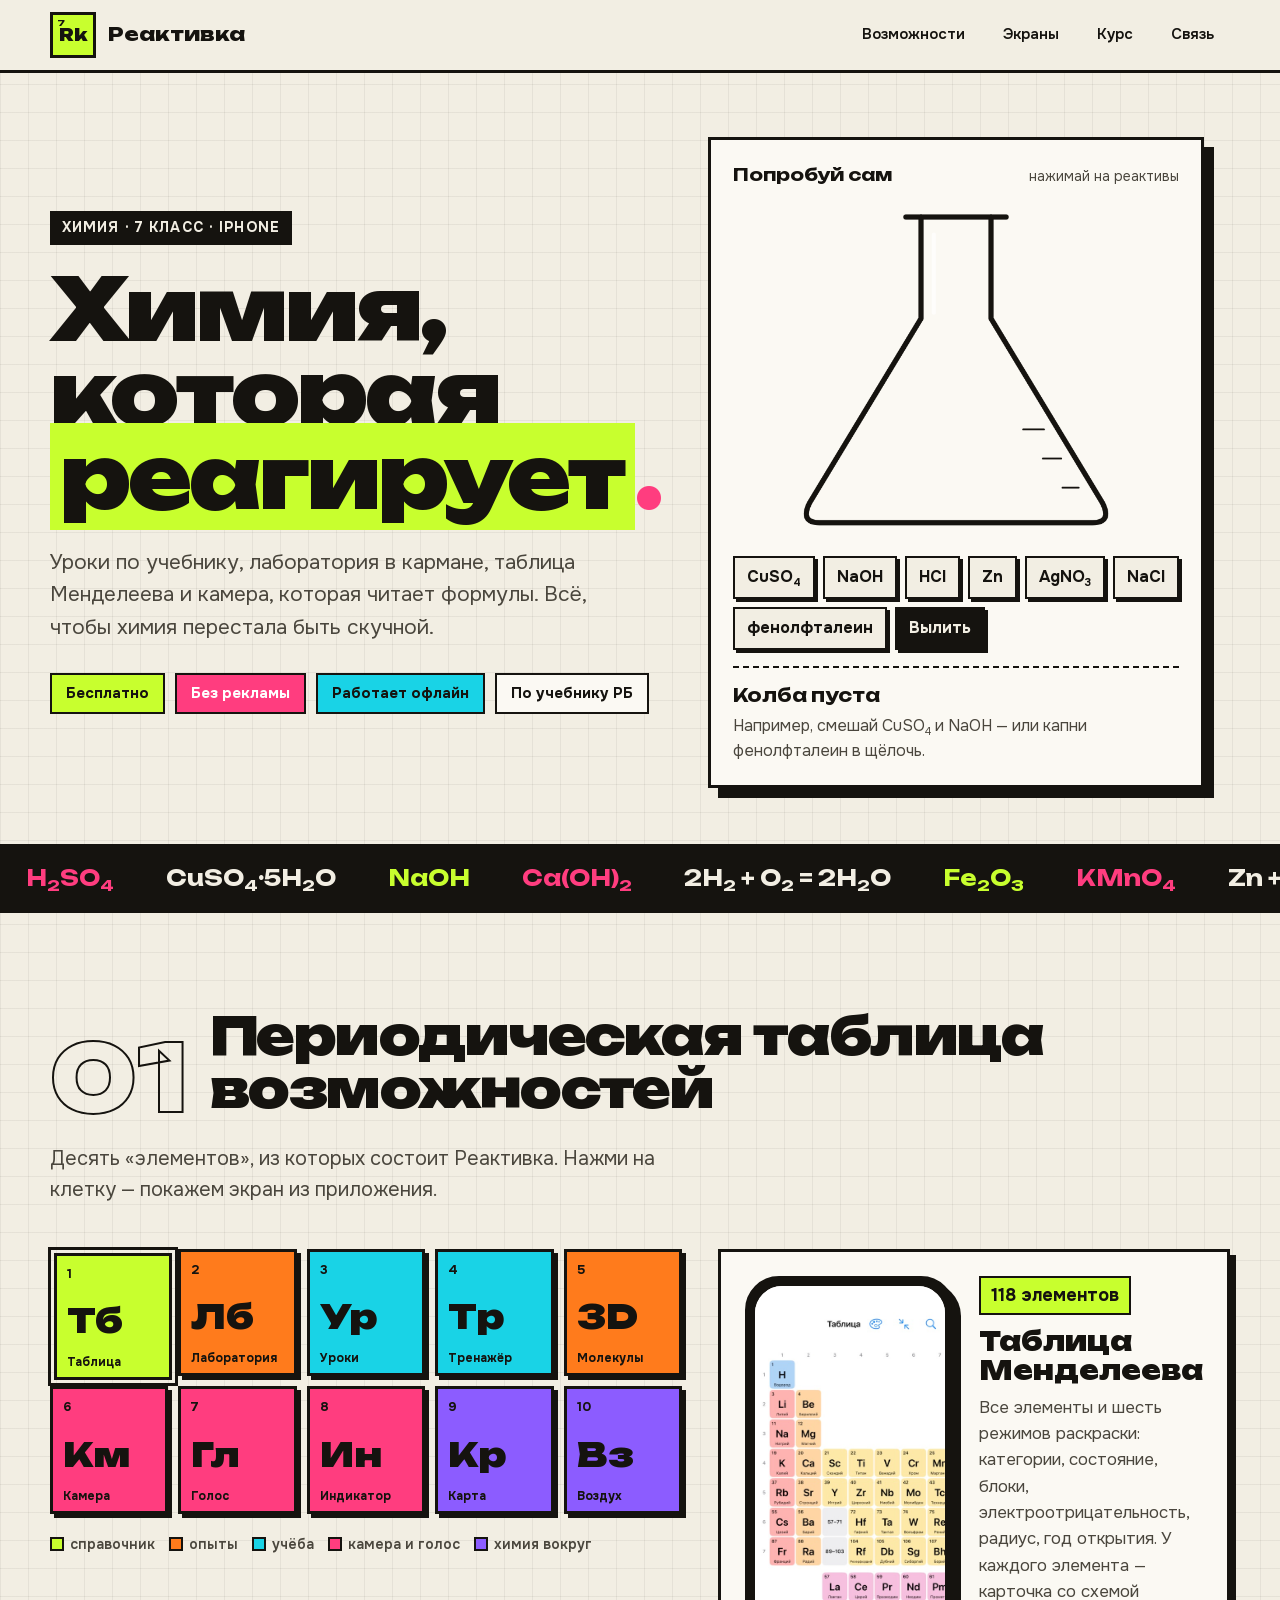
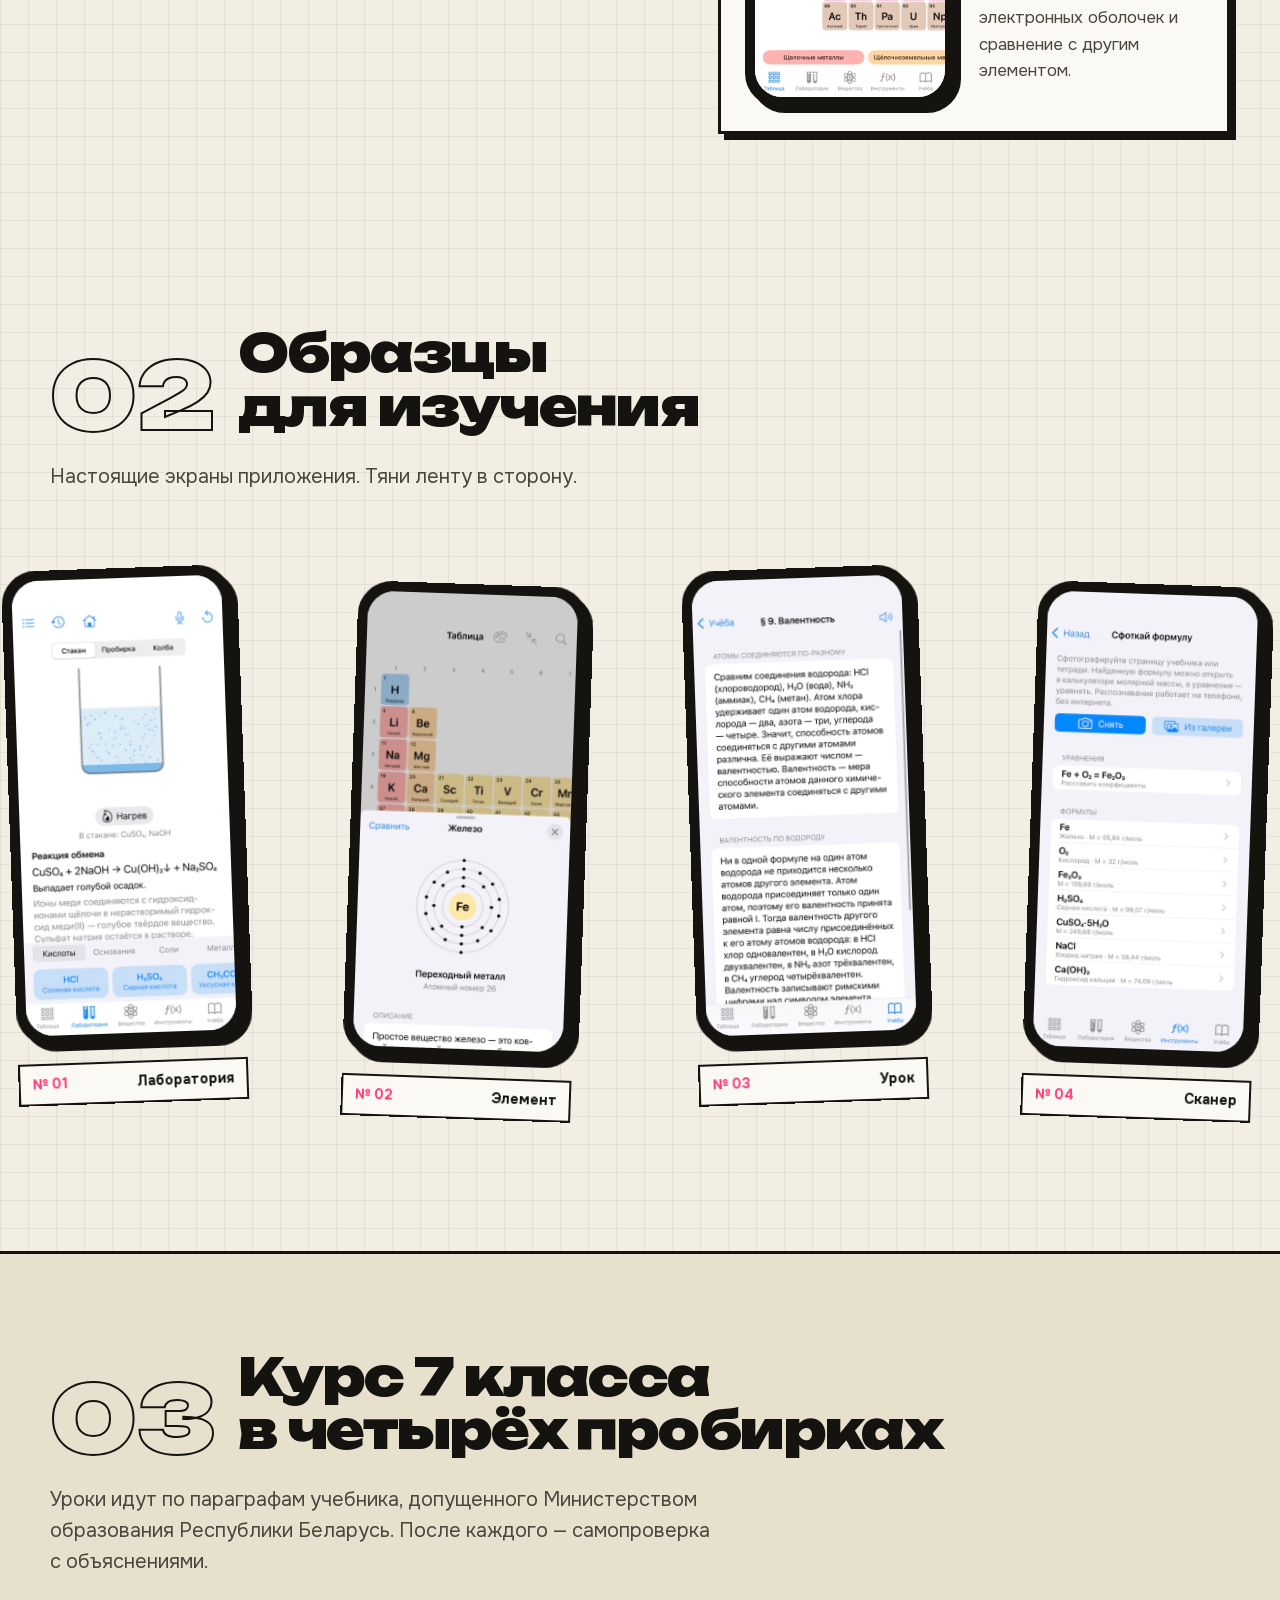
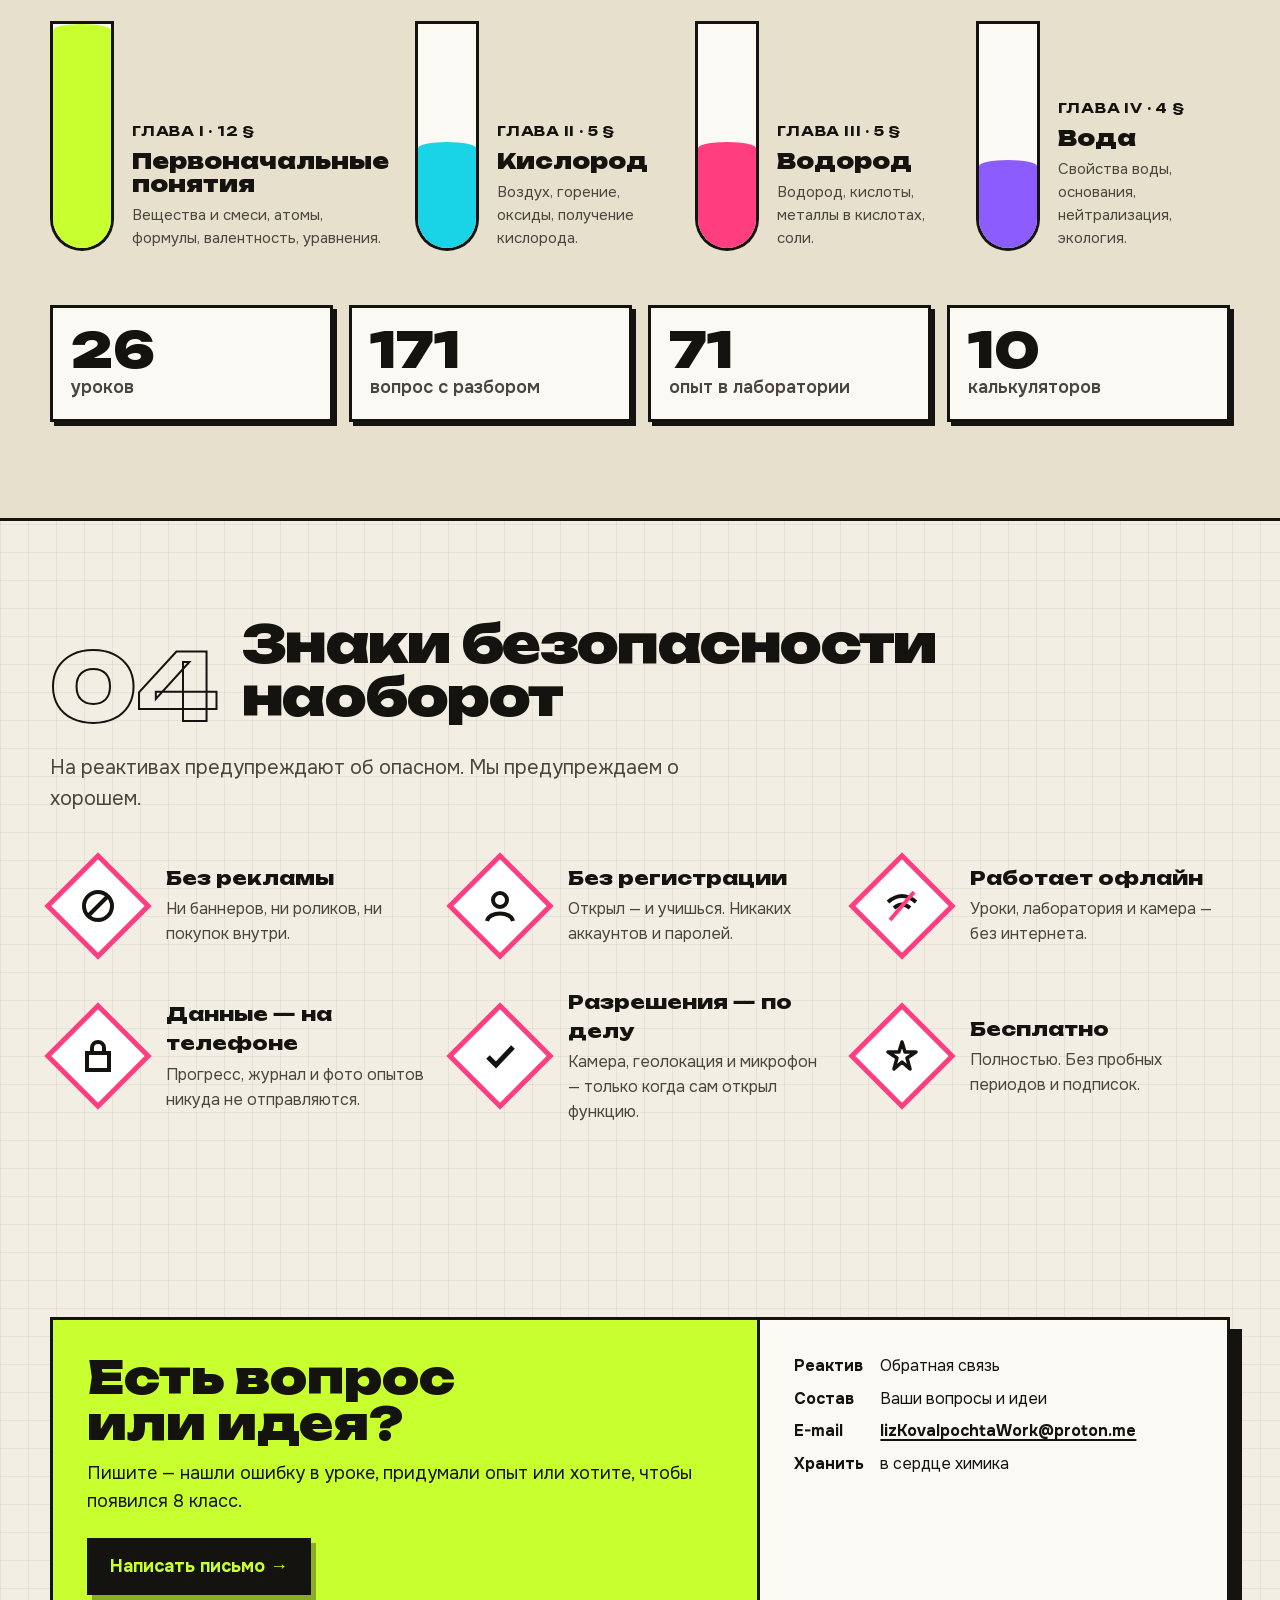
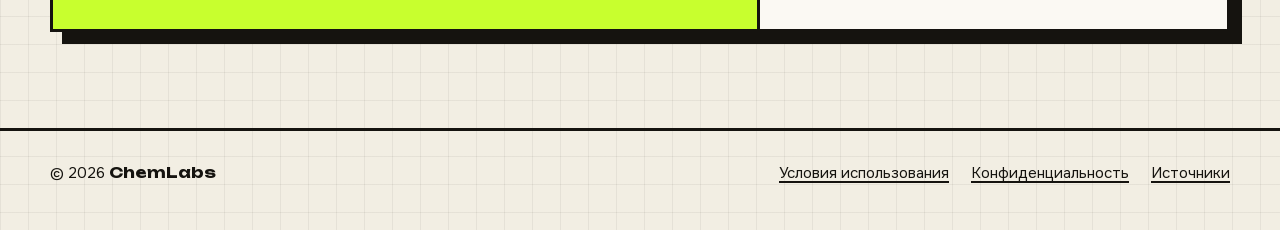
==== index.html @ f762d9f7 "Сайт приложения Реактивка" ====
<!doctype html>
<html lang="ru">
<head>
  <meta charset="utf-8">
  <meta name="viewport" content="width=device-width, initial-scale=1">
  <title>Реактивка — химия, которая реагирует</title>
  <meta name="description" content="Реактивка — бесплатное приложение для iPhone по химии 7 класса: уроки по учебнику Беларуси, виртуальная лаборатория, таблица Менделеева, умная камера и тренажёры.">
  <meta property="og:title" content="Реактивка — химия, которая реагирует">
  <meta property="og:description" content="Уроки по учебнику, лаборатория в кармане, таблица Менделеева и умная камера. Бесплатно и без рекламы.">
  <meta property="og:image" content="images/app-03-lab.jpg">
  <meta name="theme-color" content="#c8ff2e">
  <link rel="icon" type="image/png" href="images/favicon.png">
  <link rel="apple-touch-icon" href="images/apple-touch-icon.png">
  <link rel="preload" href="fonts/unbounded-cyrillic.woff2" as="font" type="font/woff2" crossorigin>
  <link rel="stylesheet" href="styles.css">
</head>
<body>
  <header class="top">
    <div class="wrap">
      <a class="logo" href="index.html" aria-label="Реактивка — на главную">
        <span class="logo-cell" aria-hidden="true">Rk</span>
        <span class="logo-name">Реактивка</span>
      </a>
      <button class="menu-toggle" aria-label="Меню" aria-expanded="false">☰</button>
      <nav class="menu">
        <a href="#table">Возможности</a>
        <a href="#samples">Экраны</a>
        <a href="#course">Курс</a>
        <a href="#contact">Связь</a>
      </nav>
    </div>
  </header>

  <main>
    <section class="hero">
      <div class="wrap">
        <div>
          <span class="kicker">Химия · 7 класс · iPhone</span>
          <h1>Химия,<br>которая <mark>реагирует</mark><span class="pink">.</span></h1>
          <p class="lead">Уроки по учебнику, лаборатория в кармане, таблица Менделеева и камера, которая читает формулы. Всё, чтобы химия перестала быть скучной.</p>
          <div class="tags">
            <span class="tag">Бесплатно</span>
            <span class="tag">Без рекламы</span>
            <span class="tag">Работает офлайн</span>
            <span class="tag">По учебнику РБ</span>
          </div>
        </div>

        <div class="bench" id="bench">
          <div class="bench-head"><b>Попробуй сам</b><span>нажимай на реактивы</span></div>
          <canvas id="flask" width="720" height="600" role="img" aria-label="Колба с реактивами"></canvas>
          <div class="shelf" role="group" aria-label="Реактивы">
            <button class="reagent" data-id="CuSO4" aria-pressed="false">CuSO<sub>4</sub></button>
            <button class="reagent" data-id="NaOH" aria-pressed="false">NaOH</button>
            <button class="reagent" data-id="HCl" aria-pressed="false">HCl</button>
            <button class="reagent" data-id="Zn" aria-pressed="false">Zn</button>
            <button class="reagent" data-id="AgNO3" aria-pressed="false">AgNO<sub>3</sub></button>
            <button class="reagent" data-id="NaCl" aria-pressed="false">NaCl</button>
            <button class="reagent" data-id="php" aria-pressed="false">фенолфталеин</button>
            <button class="reagent reset" data-reset>Вылить</button>
          </div>
          <div class="result" aria-live="polite">
            <div class="eq" id="equation">Колба пуста</div>
            <p id="observation">Например, смешай CuSO<sub>4</sub> и NaOH — или капни фенолфталеин в щёлочь.</p>
          </div>
        </div>
      </div>
    </section>

    <div class="ticker" aria-hidden="true">
      <div class="ticker-track">
        <span>H<sub>2</sub>SO<sub>4</sub></span><span>CuSO<sub>4</sub>·5H<sub>2</sub>O</span><span>NaOH</span><span>Ca(OH)<sub>2</sub></span><span>2H<sub>2</sub> + O<sub>2</sub> = 2H<sub>2</sub>O</span><span>Fe<sub>2</sub>O<sub>3</sub></span><span>KMnO<sub>4</sub></span><span>Zn + 2HCl = ZnCl<sub>2</sub> + H<sub>2</sub>↑</span><span>AgCl↓</span><span>NaHCO<sub>3</sub></span><span>CaCO<sub>3</sub></span><span>O<sub>3</sub></span>
        <span>H<sub>2</sub>SO<sub>4</sub></span><span>CuSO<sub>4</sub>·5H<sub>2</sub>O</span><span>NaOH</span><span>Ca(OH)<sub>2</sub></span><span>2H<sub>2</sub> + O<sub>2</sub> = 2H<sub>2</sub>O</span><span>Fe<sub>2</sub>O<sub>3</sub></span><span>KMnO<sub>4</sub></span><span>Zn + 2HCl = ZnCl<sub>2</sub> + H<sub>2</sub>↑</span><span>AgCl↓</span><span>NaHCO<sub>3</sub></span><span>CaCO<sub>3</sub></span><span>O<sub>3</sub></span>
      </div>
    </div>

    <section class="block" id="table">
      <div class="wrap">
        <div class="block-head reveal">
          <span class="block-num" aria-hidden="true">01</span>
          <h2>Периодическая таблица<br>возможностей</h2>
          <p>Десять «элементов», из которых состоит Реактивка. Нажми на клетку — покажем экран из приложения.</p>
        </div>
        <div class="lab-table">
          <div class="reveal">
            <div class="cells" role="group" aria-label="Возможности приложения">
              <button class="cell" style="--c:#c8ff2e" data-key="table" aria-pressed="true"><span class="n">1</span><span class="s">Тб</span><span class="t">Таблица</span></button>
              <button class="cell" style="--c:#ff7b1c" data-key="lab" aria-pressed="false"><span class="n">2</span><span class="s">Лб</span><span class="t">Лаборатория</span></button>
              <button class="cell" style="--c:#19d3e6" data-key="lessons" aria-pressed="false"><span class="n">3</span><span class="s">Ур</span><span class="t">Уроки</span></button>
              <button class="cell" style="--c:#19d3e6" data-key="quiz" aria-pressed="false"><span class="n">4</span><span class="s">Тр</span><span class="t">Тренажёр</span></button>
              <button class="cell" style="--c:#ff7b1c" data-key="molecule" aria-pressed="false"><span class="n">5</span><span class="s">3D</span><span class="t">Молекулы</span></button>
              <button class="cell" style="--c:#ff3d7f" data-key="scan" aria-pressed="false"><span class="n">6</span><span class="s">Км</span><span class="t">Камера</span></button>
              <button class="cell" style="--c:#ff3d7f" data-key="speak" aria-pressed="false"><span class="n">7</span><span class="s">Гл</span><span class="t">Голос</span></button>
              <button class="cell" style="--c:#ff3d7f" data-key="indicator" aria-pressed="false"><span class="n">8</span><span class="s">Ин</span><span class="t">Индикатор</span></button>
              <button class="cell" style="--c:#8c5cff" data-key="map" aria-pressed="false"><span class="n">9</span><span class="s">Кр</span><span class="t">Карта</span></button>
              <button class="cell" style="--c:#8c5cff" data-key="air" aria-pressed="false"><span class="n">10</span><span class="s">Вз</span><span class="t">Воздух</span></button>
            </div>
            <div class="legend">
              <span><i style="background:#c8ff2e"></i>справочник</span>
              <span><i style="background:#ff7b1c"></i>опыты</span>
              <span><i style="background:#19d3e6"></i>учёба</span>
              <span><i style="background:#ff3d7f"></i>камера и голос</span>
              <span><i style="background:#8c5cff"></i>химия вокруг</span>
            </div>
          </div>
          <article class="specimen reveal" aria-live="polite">
            <div class="phone"><img id="spec-img" src="images/app-01-table.jpg" alt="Экран приложения"></div>
            <div>
              <span class="stat" id="spec-stat">118 элементов</span>
              <h3 id="spec-title">Таблица Менделеева</h3>
              <p id="spec-text">Все элементы и шесть режимов раскраски: категории, состояние, блоки, электроотрицательность, радиус, год открытия. У каждого элемента — карточка со схемой электронных оболочек и сравнение с другим элементом.</p>
            </div>
          </article>
        </div>
      </div>
    </section>

    <section class="block" id="samples">
      <div class="wrap">
        <div class="block-head reveal">
          <span class="block-num" aria-hidden="true">02</span>
          <h2>Образцы<br>для изучения</h2>
          <p>Настоящие экраны приложения. Тяни ленту в сторону.</p>
        </div>
      </div>
      <div class="samples" tabindex="0" aria-label="Экраны приложения">
        <figure class="sample"><div class="phone"><img src="images/app-03-lab.jpg" alt="Лаборатория: голубой осадок гидроксида меди" loading="lazy"></div><figcaption class="label"><span>№ 01</span><span>Лаборатория</span></figcaption></figure>
        <figure class="sample"><div class="phone"><img src="images/app-02-element.jpg" alt="Карточка элемента железа" loading="lazy"></div><figcaption class="label"><span>№ 02</span><span>Элемент</span></figcaption></figure>
        <figure class="sample"><div class="phone"><img src="images/app-07-lesson.jpg" alt="Урок о валентности" loading="lazy"></div><figcaption class="label"><span>№ 03</span><span>Урок</span></figcaption></figure>
        <figure class="sample"><div class="phone"><img src="images/app-11-scan.jpg" alt="Сканер формул" loading="lazy"></div><figcaption class="label"><span>№ 04</span><span>Сканер</span></figcaption></figure>
        <figure class="sample"><div class="phone"><img src="images/app-04-lab-flask.jpg" alt="Колба с бурым осадком" loading="lazy"></div><figcaption class="label"><span>№ 05</span><span>Колба</span></figcaption></figure>
        <figure class="sample"><div class="phone"><img src="images/app-09-speak.jpg" alt="Тренажёр «Скажи элемент»" loading="lazy"></div><figcaption class="label"><span>№ 06</span><span>Голос</span></figcaption></figure>
        <figure class="sample"><div class="phone"><img src="images/app-05-molecule.jpg" alt="Модель молекулы серной кислоты" loading="lazy"></div><figcaption class="label"><span>№ 07</span><span>3D</span></figcaption></figure>
        <figure class="sample"><div class="phone"><img src="images/app-14-air.jpg" alt="Качество воздуха рядом" loading="lazy"></div><figcaption class="label"><span>№ 08</span><span>Воздух</span></figcaption></figure>
        <figure class="sample"><div class="phone"><img src="images/app-08-quiz.jpg" alt="Самопроверка" loading="lazy"></div><figcaption class="label"><span>№ 09</span><span>Тест</span></figcaption></figure>
        <figure class="sample"><div class="phone"><img src="images/app-10-tools.jpg" alt="Инструменты и калькуляторы" loading="lazy"></div><figcaption class="label"><span>№ 10</span><span>Расчёты</span></figcaption></figure>
      </div>
    </section>

    <section class="block course" id="course">
      <div class="wrap">
        <div class="block-head reveal">
          <span class="block-num" aria-hidden="true">03</span>
          <h2>Курс 7 класса<br>в четырёх пробирках</h2>
          <p>Уроки идут по параграфам учебника, допущенного Министерством образования Республики Беларусь. После каждого — самопроверка с объяснениями.</p>
        </div>
        <div class="tubes reveal">
          <div class="tube-card"><div class="tube"><div class="fill" style="--c:#c8ff2e;--h:96%"></div></div><div><b>Глава I · 12 §</b><h3>Первоначальные понятия</h3><p>Вещества и смеси, атомы, формулы, валентность, уравнения.</p></div></div>
          <div class="tube-card"><div class="tube"><div class="fill" style="--c:#19d3e6;--h:44%"></div></div><div><b>Глава II · 5 §</b><h3>Кислород</h3><p>Воздух, горение, оксиды, получение кислорода.</p></div></div>
          <div class="tube-card"><div class="tube"><div class="fill" style="--c:#ff3d7f;--h:44%"></div></div><div><b>Глава III · 5 §</b><h3>Водород</h3><p>Водород, кислоты, металлы в кислотах, соли.</p></div></div>
          <div class="tube-card"><div class="tube"><div class="fill" style="--c:#8c5cff;--h:36%"></div></div><div><b>Глава IV · 4 §</b><h3>Вода</h3><p>Свойства воды, основания, нейтрализация, экология.</p></div></div>
        </div>
        <div class="counters reveal">
          <div class="counter"><strong>26</strong><span>уроков</span></div>
          <div class="counter"><strong>171</strong><span>вопрос с разбором</span></div>
          <div class="counter"><strong>71</strong><span>опыт в лаборатории</span></div>
          <div class="counter"><strong>10</strong><span>калькуляторов</span></div>
        </div>
      </div>
    </section>

    <section class="block">
      <div class="wrap">
        <div class="block-head reveal">
          <span class="block-num" aria-hidden="true">04</span>
          <h2>Знаки безопасности<br>наоборот</h2>
          <p>На реактивах предупреждают об опасном. Мы предупреждаем о хорошем.</p>
        </div>
        <div class="signs reveal">
          <div class="sign"><div class="diamond"><svg viewBox="0 0 40 40" aria-hidden="true"><circle cx="20" cy="20" r="14" fill="none" stroke="#15130f" stroke-width="4"/><path d="M10 30 L30 10" stroke="#15130f" stroke-width="4"/></svg></div><div><h3>Без рекламы</h3><p>Ни баннеров, ни роликов, ни покупок внутри.</p></div></div>
          <div class="sign"><div class="diamond"><svg viewBox="0 0 40 40" aria-hidden="true"><circle cx="20" cy="14" r="7" fill="none" stroke="#15130f" stroke-width="4"/><path d="M7 35 C9 25 31 25 33 35" fill="none" stroke="#15130f" stroke-width="4"/></svg></div><div><h3>Без регистрации</h3><p>Открыл — и учишься. Никаких аккаунтов и паролей.</p></div></div>
          <div class="sign"><div class="diamond"><svg viewBox="0 0 40 40" aria-hidden="true"><path d="M6 16 Q20 4 34 16" fill="none" stroke="#15130f" stroke-width="4"/><path d="M12 22 Q20 15 28 22" fill="none" stroke="#15130f" stroke-width="4"/><path d="M8 34 L32 6" stroke="#ff3d7f" stroke-width="4"/></svg></div><div><h3>Работает офлайн</h3><p>Уроки, лаборатория и камера — без интернета.</p></div></div>
          <div class="sign"><div class="diamond"><svg viewBox="0 0 40 40" aria-hidden="true"><rect x="9" y="17" width="22" height="17" fill="none" stroke="#15130f" stroke-width="4"/><path d="M14 17 V12 a6 6 0 0 1 12 0 V17" fill="none" stroke="#15130f" stroke-width="4"/></svg></div><div><h3>Данные — на телефоне</h3><p>Прогресс, журнал и фото опытов никуда не отправляются.</p></div></div>
          <div class="sign"><div class="diamond"><svg viewBox="0 0 40 40" aria-hidden="true"><path d="M8 21 L16 29 L33 11" fill="none" stroke="#15130f" stroke-width="5"/></svg></div><div><h3>Разрешения — по делу</h3><p>Камера, геолокация и микрофон — только когда сам открыл функцию.</p></div></div>
          <div class="sign"><div class="diamond"><svg viewBox="0 0 40 40" aria-hidden="true"><path d="M20 6 L23 16 L34 16 L25 22 L28 33 L20 26 L12 33 L15 22 L6 16 L17 16 Z" fill="none" stroke="#15130f" stroke-width="3.5" stroke-linejoin="round"/></svg></div><div><h3>Бесплатно</h3><p>Полностью. Без пробных периодов и подписок.</p></div></div>
        </div>
      </div>
    </section>

    <section class="block" id="contact">
      <div class="wrap">
        <div class="reagent-label reveal">
          <div>
            <h2>Есть вопрос<br>или идея?</h2>
            <p>Пишите — нашли ошибку в уроке, придумали опыт или хотите, чтобы появился 8 класс.</p>
            <a class="mail-button" href="mailto:lizKovalpochtaWork@proton.me?subject=%D0%A0%D0%B5%D0%B0%D0%BA%D1%82%D0%B8%D0%B2%D0%BA%D0%B0">Написать письмо →</a>
          </div>
          <div>
            <dl>
              <dt>Реактив</dt><dd>Обратная связь</dd>
              <dt>Состав</dt><dd>Ваши вопросы и идеи</dd>
              <dt>E-mail</dt><dd><a href="mailto:lizKovalpochtaWork@proton.me">lizKovalpochtaWork@proton.me</a></dd>
              <dt>Хранить</dt><dd>в сердце химика</dd>
            </dl>
          </div>
        </div>
      </div>
    </section>
  </main>

  <footer class="bottom">
    <div class="wrap">
      <span>© 2026 <b>ChemLabs</b></span>
      <nav>
        <a href="terms.html">Условия использования</a>
        <a href="privacy.html">Конфиденциальность</a>
        <a href="sources.html">Источники</a>
      </nav>
    </div>
  </footer>
  <script src="script.js"></script>
</body>
</html>
---- styles.css ----
/* Реактивка — сайт в духе лабораторного журнала: бумага, тушь, кислотные реактивы. */

@font-face { font-family: "Unbounded"; font-weight: 400 900; font-display: swap; src: url("fonts/unbounded-cyrillic.woff2") format("woff2"); unicode-range: U+0301, U+0400-045F, U+0490-0491, U+04B0-04B1, U+2116; }
@font-face { font-family: "Unbounded"; font-weight: 400 900; font-display: swap; src: url("fonts/unbounded-latin.woff2") format("woff2"); unicode-range: U+0000-00FF, U+0131, U+0152-0153, U+02BB-02BC, U+02C6, U+02DA, U+02DC, U+2000-206F, U+20AC, U+2122, U+2191, U+2193, U+2212, U+2215, U+FEFF, U+FFFD; }
@font-face { font-family: "Onest"; font-weight: 400 700; font-display: swap; src: url("fonts/onest-cyrillic.woff2") format("woff2"); unicode-range: U+0301, U+0400-045F, U+0490-0491, U+04B0-04B1, U+2116; }
@font-face { font-family: "Onest"; font-weight: 400 700; font-display: swap; src: url("fonts/onest-latin.woff2") format("woff2"); unicode-range: U+0000-00FF, U+0131, U+0152-0153, U+02BB-02BC, U+02C6, U+02DA, U+02DC, U+2000-206F, U+20AC, U+2122, U+2191, U+2193, U+2212, U+2215, U+FEFF, U+FFFD; }

:root {
  --paper: #f2eee3;
  --paper-2: #e7e0cd;
  --card: #fbf9f3;
  --ink: #15130f;
  --ink-soft: #4a463d;
  --grid: rgba(21, 19, 15, 0.06);
  --lime: #c8ff2e;
  --pink: #ff3d7f;
  --blue: #2d5bff;
  --orange: #ff7b1c;
  --violet: #8c5cff;
  --cyan: #19d3e6;
  --line: 3px solid var(--ink);
  --shadow: 6px 6px 0 var(--ink);
  --shadow-small: 4px 4px 0 var(--ink);
  --display: "Unbounded", "Arial Black", system-ui, sans-serif;
  --body: "Onest", -apple-system, BlinkMacSystemFont, "Segoe UI", Roboto, sans-serif;
  color-scheme: light dark;
}

@media (prefers-color-scheme: dark) {
  :root {
    --paper: #15131b;
    --paper-2: #1f1c27;
    --card: #1c1924;
    --ink: #f2eee3;
    --ink-soft: #b9b3a6;
    --grid: rgba(242, 238, 227, 0.05);
  }
}

* { box-sizing: border-box; }
html { scroll-behavior: smooth; }
@media (prefers-reduced-motion: reduce) {
  html { scroll-behavior: auto; }
  *, *::before, *::after { animation-duration: 0.001ms !important; animation-iteration-count: 1 !important; transition: none !important; }
}

body {
  margin: 0;
  overflow-x: hidden;
  background-color: var(--paper);
  background-image:
    linear-gradient(var(--grid) 1px, transparent 1px),
    linear-gradient(90deg, var(--grid) 1px, transparent 1px);
  background-size: 28px 28px;
  color: var(--ink);
  font-family: var(--body);
  font-size: 18px;
  line-height: 1.55;
  -webkit-font-smoothing: antialiased;
}

img { max-width: 100%; display: block; }
a { color: inherit; text-decoration-thickness: 2px; text-underline-offset: 3px; }
sub { font-size: 0.68em; line-height: 0; }
button { font: inherit; color: inherit; }
:focus-visible { outline: 3px solid var(--pink); outline-offset: 3px; }

.wrap { width: min(1180px, 100% - 40px); margin: 0 auto; }
.display { font-family: var(--display); letter-spacing: -0.02em; }

/* Шапка */
.top {
  position: sticky; top: 0; z-index: 20;
  background: var(--paper);
  border-bottom: var(--line);
}
.top .wrap { display: flex; align-items: center; justify-content: space-between; height: 70px; }
.logo { display: flex; align-items: center; gap: 12px; text-decoration: none; }
.logo-cell {
  width: 46px; height: 46px;
  border: var(--line);
  background: var(--lime);
  color: #15130f;
  display: grid; place-items: center;
  font-family: var(--display); font-weight: 900; font-size: 17px;
  position: relative;
}
.logo-cell::before { content: "7"; position: absolute; top: 1px; left: 4px; font-size: 9px; font-weight: 700; }
.logo-name { font-family: var(--display); font-weight: 800; font-size: 19px; }
.menu { display: flex; gap: 6px; }
.menu a {
  text-decoration: none; font-weight: 600; font-size: 15px;
  padding: 8px 14px; border: 2px solid transparent;
}
.menu a:hover { border-color: var(--ink); background: var(--card); }
.menu-toggle { display: none; background: var(--lime); border: var(--line); width: 46px; height: 46px; cursor: pointer; font-size: 22px; color: #15130f; }
@media (max-width: 820px) {
  .menu-toggle { display: block; }
  .menu {
    display: none; position: absolute; top: 70px; left: 0; right: 0;
    flex-direction: column; gap: 0;
    background: var(--paper); border-bottom: var(--line); padding: 10px 20px 18px;
  }
  .menu.open { display: flex; }
  .menu a { font-size: 19px; padding: 12px 0; }
}

/* Первый экран */
.hero { padding: 64px 0 56px; }
.hero .wrap { display: grid; grid-template-columns: 1.05fr 0.95fr; gap: 48px; align-items: center; }
@media (max-width: 960px) { .hero .wrap { grid-template-columns: 1fr; } }
.kicker {
  display: inline-block; font-weight: 700; font-size: 14px; letter-spacing: 0.08em; text-transform: uppercase;
  background: var(--ink); color: var(--paper); padding: 6px 12px; margin-bottom: 22px;
}
.hero h1 { font-family: var(--display); font-weight: 900; font-size: clamp(42px, 7vw, 86px); line-height: 0.98; margin: 0 0 26px; letter-spacing: -0.035em; }
.hero h1 mark { background: var(--lime); color: #15130f; padding: 0 0.12em; box-decoration-break: clone; -webkit-box-decoration-break: clone; }
.hero h1 .pink { color: var(--pink); }
.hero .lead { font-size: 21px; max-width: 560px; margin: 0 0 30px; color: var(--ink-soft); }
.tags { display: flex; flex-wrap: wrap; gap: 10px; }
.tag { border: 2px solid var(--ink); padding: 7px 14px; font-weight: 700; font-size: 15px; background: var(--card); }
.tag:nth-child(1) { background: var(--lime); color: #15130f; }
.tag:nth-child(2) { background: var(--pink); color: #fff; }
.tag:nth-child(3) { background: var(--cyan); color: #15130f; }

/* Мини-лаборатория */
.bench { background: var(--card); border: var(--line); box-shadow: 10px 10px 0 var(--ink); padding: 22px; position: relative; }
.bench-head { display: flex; justify-content: space-between; align-items: baseline; gap: 12px; margin-bottom: 8px; }
.bench-head b { font-family: var(--display); font-size: 17px; }
.bench-head span { font-size: 14px; color: var(--ink-soft); }
.bench canvas { width: 100%; max-width: 420px; height: auto; aspect-ratio: 720 / 600; display: block; margin: 0 auto; }
.shelf { display: flex; flex-wrap: wrap; gap: 8px; margin-top: 10px; }
.reagent {
  border: 2px solid var(--ink); background: var(--paper); cursor: pointer;
  padding: 7px 12px; font-weight: 700; font-size: 16px;
  box-shadow: 3px 3px 0 var(--ink); transition: transform 0.08s, box-shadow 0.08s;
}
.reagent:hover { transform: translate(-1px, -1px); box-shadow: 4px 4px 0 var(--ink); }
.reagent:active, .reagent[aria-pressed="true"] { transform: translate(3px, 3px); box-shadow: 0 0 0 var(--ink); background: var(--lime); color: #15130f; }
.reagent.reset { background: var(--ink); color: var(--paper); }
.result { margin-top: 16px; min-height: 86px; border-top: 2px dashed var(--ink); padding-top: 14px; }
.result .eq { font-family: var(--display); font-weight: 700; font-size: 18px; }
.result p { margin: 4px 0 0; color: var(--ink-soft); font-size: 16px; }

/* Бегущая строка формул */
.ticker { border-block: var(--line); background: var(--ink); color: var(--paper); overflow: hidden; white-space: nowrap; }
.ticker-track { display: inline-block; padding: 14px 0; animation: ticker 40s linear infinite; font-family: var(--display); font-weight: 700; font-size: 22px; }
.ticker-track span { margin: 0 26px; }
.ticker-track span:nth-child(3n) { color: var(--lime); }
.ticker-track span:nth-child(3n+1) { color: var(--pink); }
@keyframes ticker { to { transform: translateX(-50%); } }

/* Разделы */
section.block { padding: 96px 0; }
.block-head { display: grid; grid-template-columns: auto 1fr; gap: 22px; align-items: end; margin-bottom: 44px; }
.block-num { font-family: var(--display); font-weight: 900; font-size: 92px; line-height: 0.8; color: transparent; -webkit-text-stroke: 2px var(--ink); }
.block-head h2 { font-family: var(--display); font-weight: 900; font-size: clamp(30px, 4.6vw, 52px); line-height: 1.02; margin: 0; letter-spacing: -0.03em; }
.block-head p { grid-column: 1 / -1; margin: 6px 0 0; max-width: 660px; color: var(--ink-soft); font-size: 20px; }
@media (max-width: 600px) { .block-num { font-size: 60px; } }

/* Таблица возможностей */
.lab-table { display: grid; grid-template-columns: 1.15fr 0.85fr; gap: 36px; align-items: start; }
@media (max-width: 960px) { .lab-table { grid-template-columns: 1fr; } }
.cells { display: grid; grid-template-columns: repeat(5, 1fr); gap: 10px; }
@media (max-width: 600px) { .cells { grid-template-columns: repeat(3, 1fr); } }
.cell {
  aspect-ratio: 1 / 1.08;
  border: var(--line); background: var(--c, var(--card)); color: #15130f;
  cursor: pointer; text-align: left; padding: 8px 10px;
  display: flex; flex-direction: column; justify-content: space-between;
  box-shadow: var(--shadow-small); transition: transform 0.1s, box-shadow 0.1s;
}
.cell:hover { transform: translate(-2px, -2px); box-shadow: 6px 6px 0 var(--ink); }
.cell[aria-pressed="true"] { transform: translate(4px, 4px); box-shadow: 0 0 0 var(--ink); outline: 3px solid var(--ink); outline-offset: 3px; }
.cell .n { font-size: 13px; font-weight: 700; }
.cell .s { font-family: var(--display); font-weight: 900; font-size: clamp(22px, 3vw, 34px); line-height: 1; }
.cell .t { font-size: 12px; font-weight: 700; line-height: 1.15; }
.legend { display: flex; flex-wrap: wrap; gap: 14px; margin-top: 20px; font-size: 14px; font-weight: 600; color: var(--ink-soft); }
.legend i { display: inline-block; width: 14px; height: 14px; border: 2px solid var(--ink); margin-right: 6px; vertical-align: -2px; }

.specimen { display: grid; grid-template-columns: 210px 1fr; gap: 24px; align-items: start; background: var(--card); border: var(--line); box-shadow: var(--shadow); padding: 24px; position: sticky; top: 96px; }
@media (max-width: 960px) { .specimen { position: static; } }
@media (max-width: 520px) { .specimen { grid-template-columns: 1fr; } .specimen .phone { width: 210px; margin: 0 auto; } }
.specimen h3 { font-family: var(--display); font-weight: 900; font-size: 26px; line-height: 1.1; margin: 0 0 10px; }
.specimen .stat { display: inline-block; background: var(--lime); color: #15130f; border: 2px solid var(--ink); font-weight: 800; padding: 4px 10px; margin-bottom: 12px; }
.specimen p { margin: 0; color: var(--ink-soft); font-size: 17px; }

.phone { border: 3px solid var(--ink); border-radius: 34px; padding: 7px; background: #15130f; box-shadow: var(--shadow); }
.phone img { border-radius: 27px; width: 100%; aspect-ratio: 1179 / 2556; object-fit: cover; object-position: top; background: #fff; }

/* Образцы экранов */
.samples { display: flex; gap: 30px; overflow-x: auto; padding: 14px 6px 34px; cursor: grab; scrollbar-width: thin; scroll-snap-type: x proximity; }
.samples.dragging { cursor: grabbing; scroll-snap-type: none; }
.sample { flex: 0 0 auto; width: 230px; scroll-snap-align: start; user-select: none; }
.sample:nth-child(odd) { transform: rotate(-2deg); }
.sample:nth-child(even) { transform: rotate(2deg) translateY(16px); }
.sample img { pointer-events: none; }
.label {
  margin-top: 18px; background: var(--card); border: 2px solid var(--ink); padding: 8px 12px;
  font-size: 14px; font-weight: 700; display: flex; justify-content: space-between; gap: 8px;
}
.label span:first-child { color: var(--pink); }

/* Курс — пробирки */
.course { background: var(--paper-2); border-block: var(--line); }
.tubes { display: grid; grid-template-columns: repeat(4, 1fr); gap: 26px; }
@media (max-width: 900px) { .tubes { grid-template-columns: repeat(2, 1fr); } }
@media (max-width: 520px) { .tubes { grid-template-columns: 1fr; } }
.tube-card { display: grid; grid-template-columns: 64px 1fr; gap: 18px; align-items: end; }
.tube {
  height: 230px; border: var(--line); border-top: 0; border-radius: 0 0 32px 32px;
  position: relative; overflow: hidden; background: var(--card);
}
.tube::before { content: ""; position: absolute; top: 0; left: -8px; right: -8px; height: 3px; background: var(--ink); }
.tube .fill { position: absolute; left: 0; right: 0; bottom: 0; height: var(--h); background: var(--c); transition: height 1.4s cubic-bezier(.2,.8,.2,1); }
.js .tube .fill { height: 0; }
.tube .fill::after { content: ""; position: absolute; top: -6px; left: 0; right: 0; height: 12px; background: var(--c); border-radius: 50%; }
.js .visible .tube .fill { height: var(--h); }
.tube-card b { font-family: var(--display); font-size: 13px; text-transform: uppercase; letter-spacing: 0.06em; }
.tube-card h3 { font-family: var(--display); font-weight: 900; font-size: 22px; line-height: 1.08; margin: 4px 0 8px; }
.tube-card p { margin: 0; font-size: 15px; color: var(--ink-soft); }
.counters { display: grid; grid-template-columns: repeat(4, 1fr); gap: 16px; margin-top: 54px; }
@media (max-width: 700px) { .counters { grid-template-columns: repeat(2, 1fr); } }
.counter { border: var(--line); background: var(--card); padding: 18px; box-shadow: var(--shadow-small); }
.counter strong { display: block; font-family: var(--display); font-weight: 900; font-size: 48px; line-height: 1; }
.counter span { font-weight: 600; color: var(--ink-soft); }

/* Знаки «наоборот» */
.signs { display: grid; grid-template-columns: repeat(3, 1fr); gap: 34px 26px; }
@media (max-width: 860px) { .signs { grid-template-columns: repeat(2, 1fr); } }
@media (max-width: 520px) { .signs { grid-template-columns: 1fr; } }
.sign { display: grid; grid-template-columns: 96px 1fr; gap: 20px; align-items: center; }
.diamond { width: 76px; height: 76px; margin: 10px; transform: rotate(45deg); border: 5px solid var(--pink); background: #fff; display: grid; place-items: center; }
.diamond svg { transform: rotate(-45deg); width: 40px; height: 40px; }
.sign h3 { font-family: var(--display); font-weight: 800; font-size: 19px; margin: 0 0 4px; }
.sign p { margin: 0; font-size: 16px; color: var(--ink-soft); }

/* Связь — этикетка реактива */
.reagent-label {
  border: var(--line); background: var(--lime); color: #15130f; box-shadow: 12px 12px 0 var(--ink);
  display: grid; grid-template-columns: 1.2fr 0.8fr;
}
@media (max-width: 760px) { .reagent-label { grid-template-columns: 1fr; } }
.reagent-label > div { padding: 34px; }
.reagent-label > div + div { border-left: var(--line); background: var(--card); color: var(--ink); }
@media (max-width: 760px) { .reagent-label > div + div { border-left: 0; border-top: var(--line); } }
.reagent-label h2 { font-family: var(--display); font-weight: 900; font-size: clamp(30px, 4vw, 46px); line-height: 1; margin: 0 0 14px; }
.reagent-label p { margin: 0; font-size: 18px; }
.reagent-label dl { margin: 0; display: grid; grid-template-columns: auto 1fr; gap: 8px 16px; font-size: 16px; }
.reagent-label dt { font-weight: 800; }
.reagent-label dd { margin: 0; overflow-wrap: anywhere; }
.reagent-label dd a { color: inherit; font-weight: 700; }
.mail-button {
  display: inline-block; margin-top: 22px; padding: 12px 20px; border: var(--line);
  background: #15130f; color: var(--lime); font-weight: 800; text-decoration: none; box-shadow: 5px 5px 0 rgba(21, 19, 15, 0.35);
  transition: transform 0.15s ease, box-shadow 0.15s ease;
}
.mail-button:hover { transform: translate(-2px, -2px); box-shadow: 7px 7px 0 rgba(21, 19, 15, 0.35); }
.sheet a[href^="mailto:"] { overflow-wrap: anywhere; }

/* Подвал */
.bottom { border-top: var(--line); padding: 30px 0 44px; font-size: 15px; }
.bottom .wrap { display: flex; flex-wrap: wrap; justify-content: space-between; gap: 14px 30px; align-items: center; }
.bottom nav { display: flex; flex-wrap: wrap; gap: 8px 22px; }
.bottom b { font-family: var(--display); }

/* Текстовые страницы */
.page { padding: 56px 0 96px; }
.sheet { max-width: 820px; margin: 0 auto; background: var(--card); border: var(--line); box-shadow: 10px 10px 0 var(--ink); padding: clamp(24px, 5vw, 56px); }
.sheet h1 { font-family: var(--display); font-weight: 900; font-size: clamp(30px, 5vw, 46px); line-height: 1.05; margin: 0 0 10px; letter-spacing: -0.03em; }
.sheet .date { display: inline-block; background: var(--ink); color: var(--paper); font-size: 14px; font-weight: 700; padding: 4px 10px; margin-bottom: 30px; }
.sheet h2 { font-family: var(--display); font-weight: 800; font-size: 21px; margin: 36px 0 10px; }
.sheet h2::before { content: "§ "; color: var(--pink); }
.sheet ul { padding-left: 22px; }
.sheet li { margin: 6px 0; }
.sheet .short { border: 2px solid var(--ink); background: var(--lime); color: #15130f; padding: 16px 20px; font-weight: 600; }
.source-list { list-style: none; padding: 0; }
.source-list li { border: 2px solid var(--ink); padding: 16px 18px; margin: 12px 0; background: var(--paper); }
.source-list b { display: block; font-family: var(--display); font-size: 16px; margin-bottom: 4px; }
.source-list span { display: block; color: var(--ink-soft); font-size: 15px; margin-top: 4px; }
.small-list { columns: 2; column-gap: 28px; font-size: 15px; }
@media (max-width: 560px) { .small-list { columns: 1; } }

/* Появление при прокрутке — только когда работает скрипт */
.js .reveal { opacity: 0; transform: translateY(26px); transition: opacity 0.6s ease, transform 0.6s ease; }
.js .reveal.visible { opacity: 1; transform: none; }
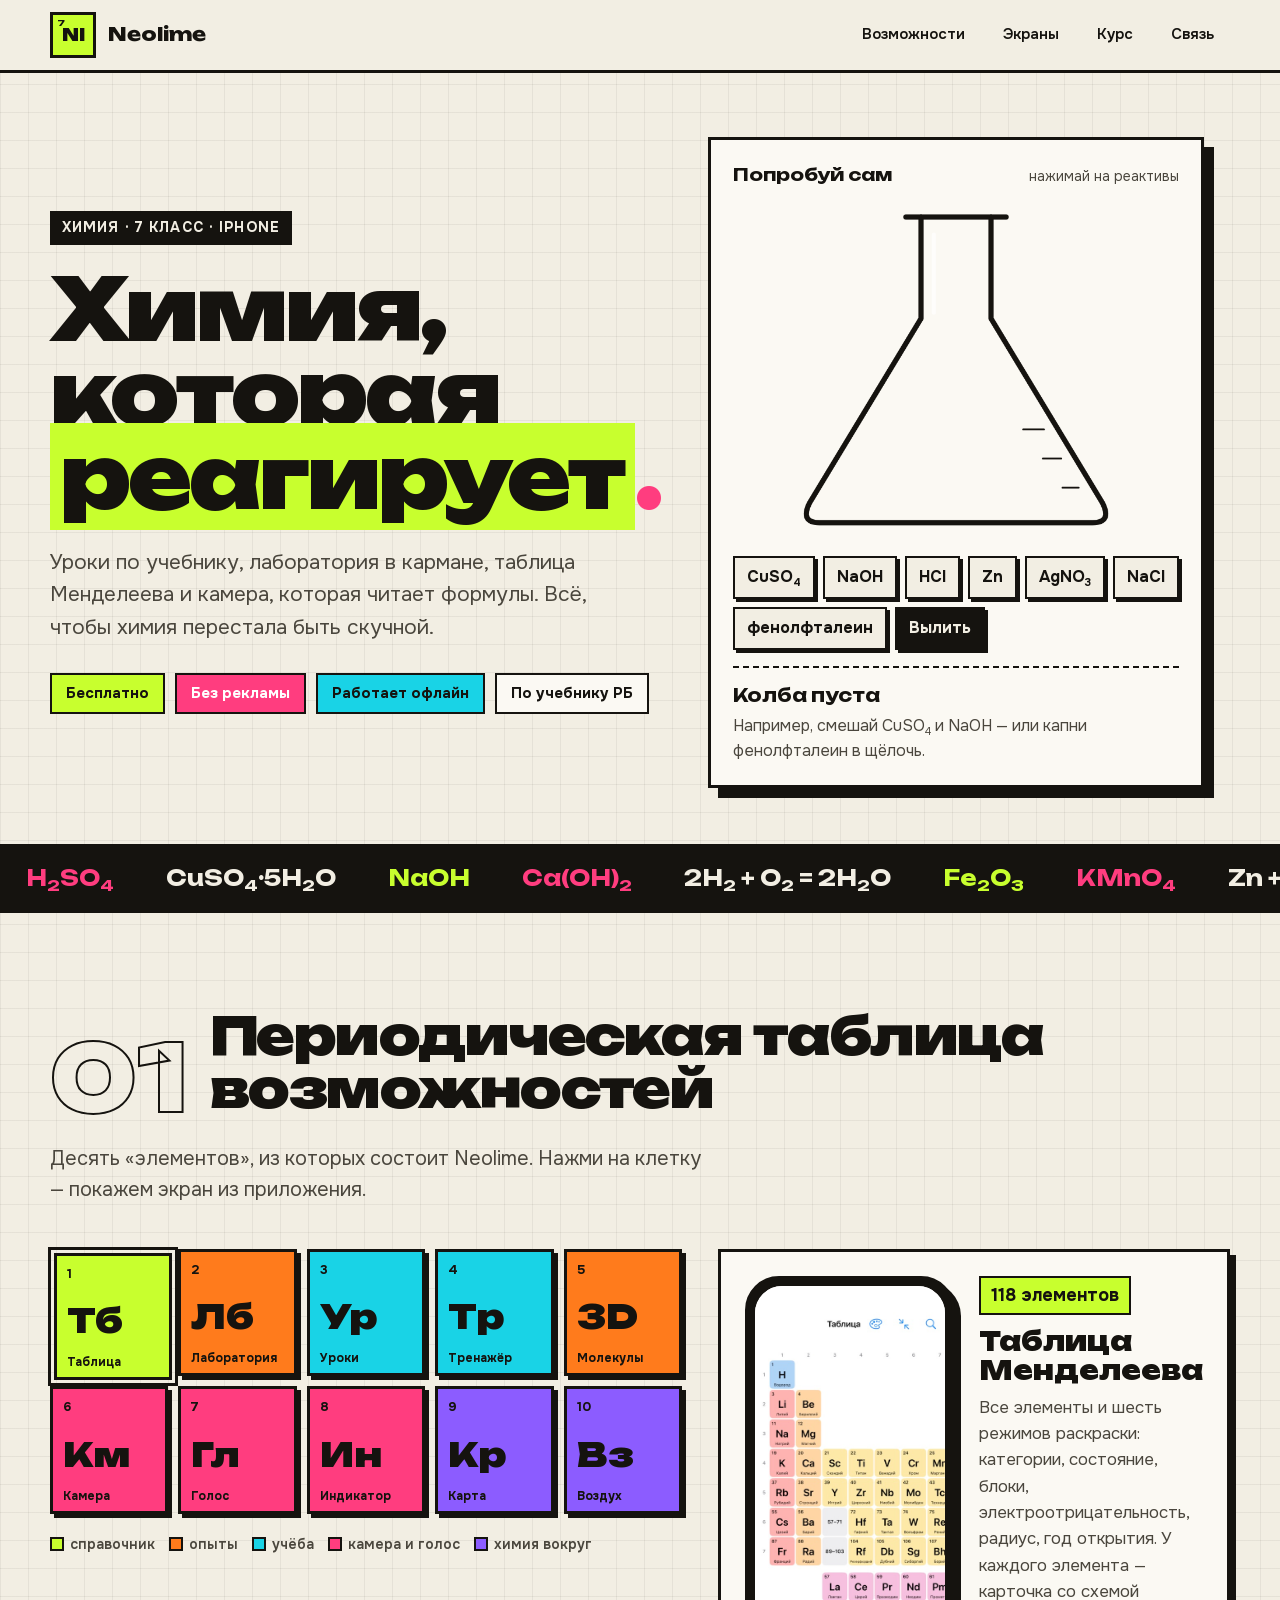
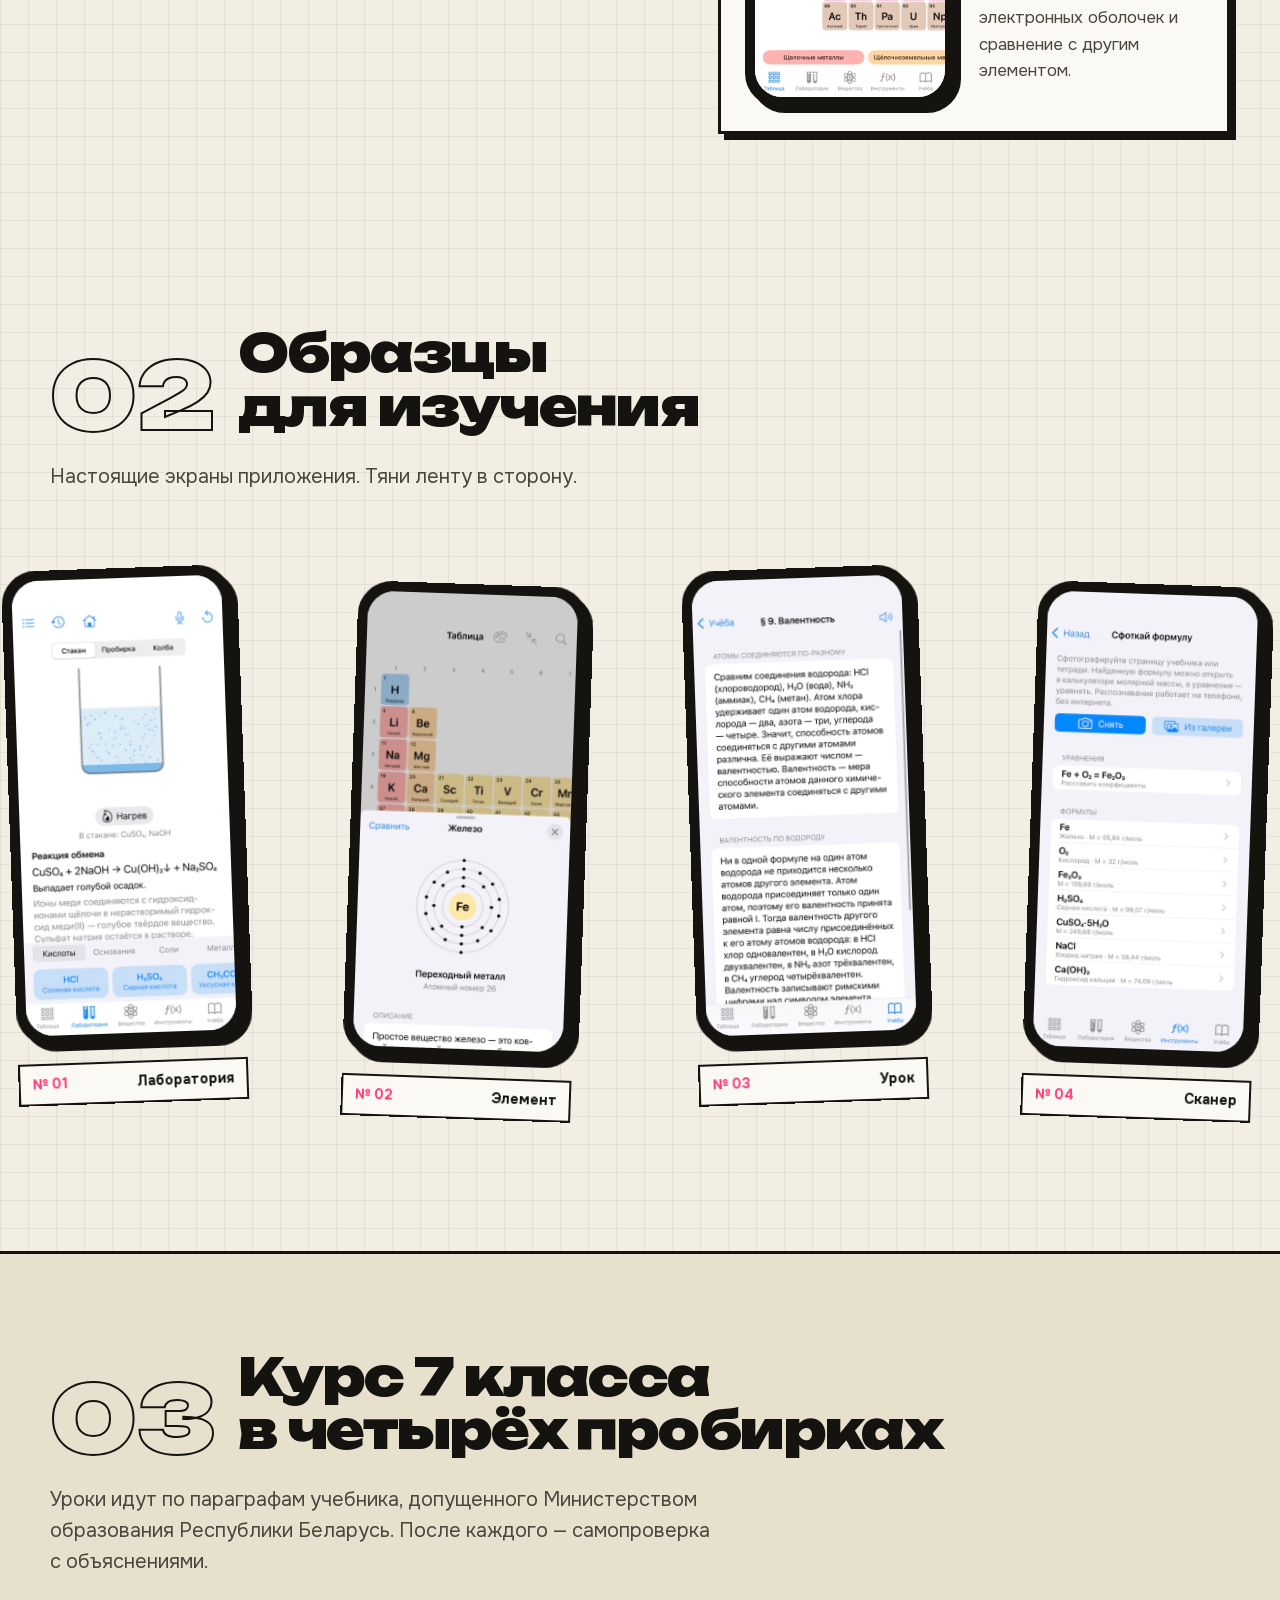
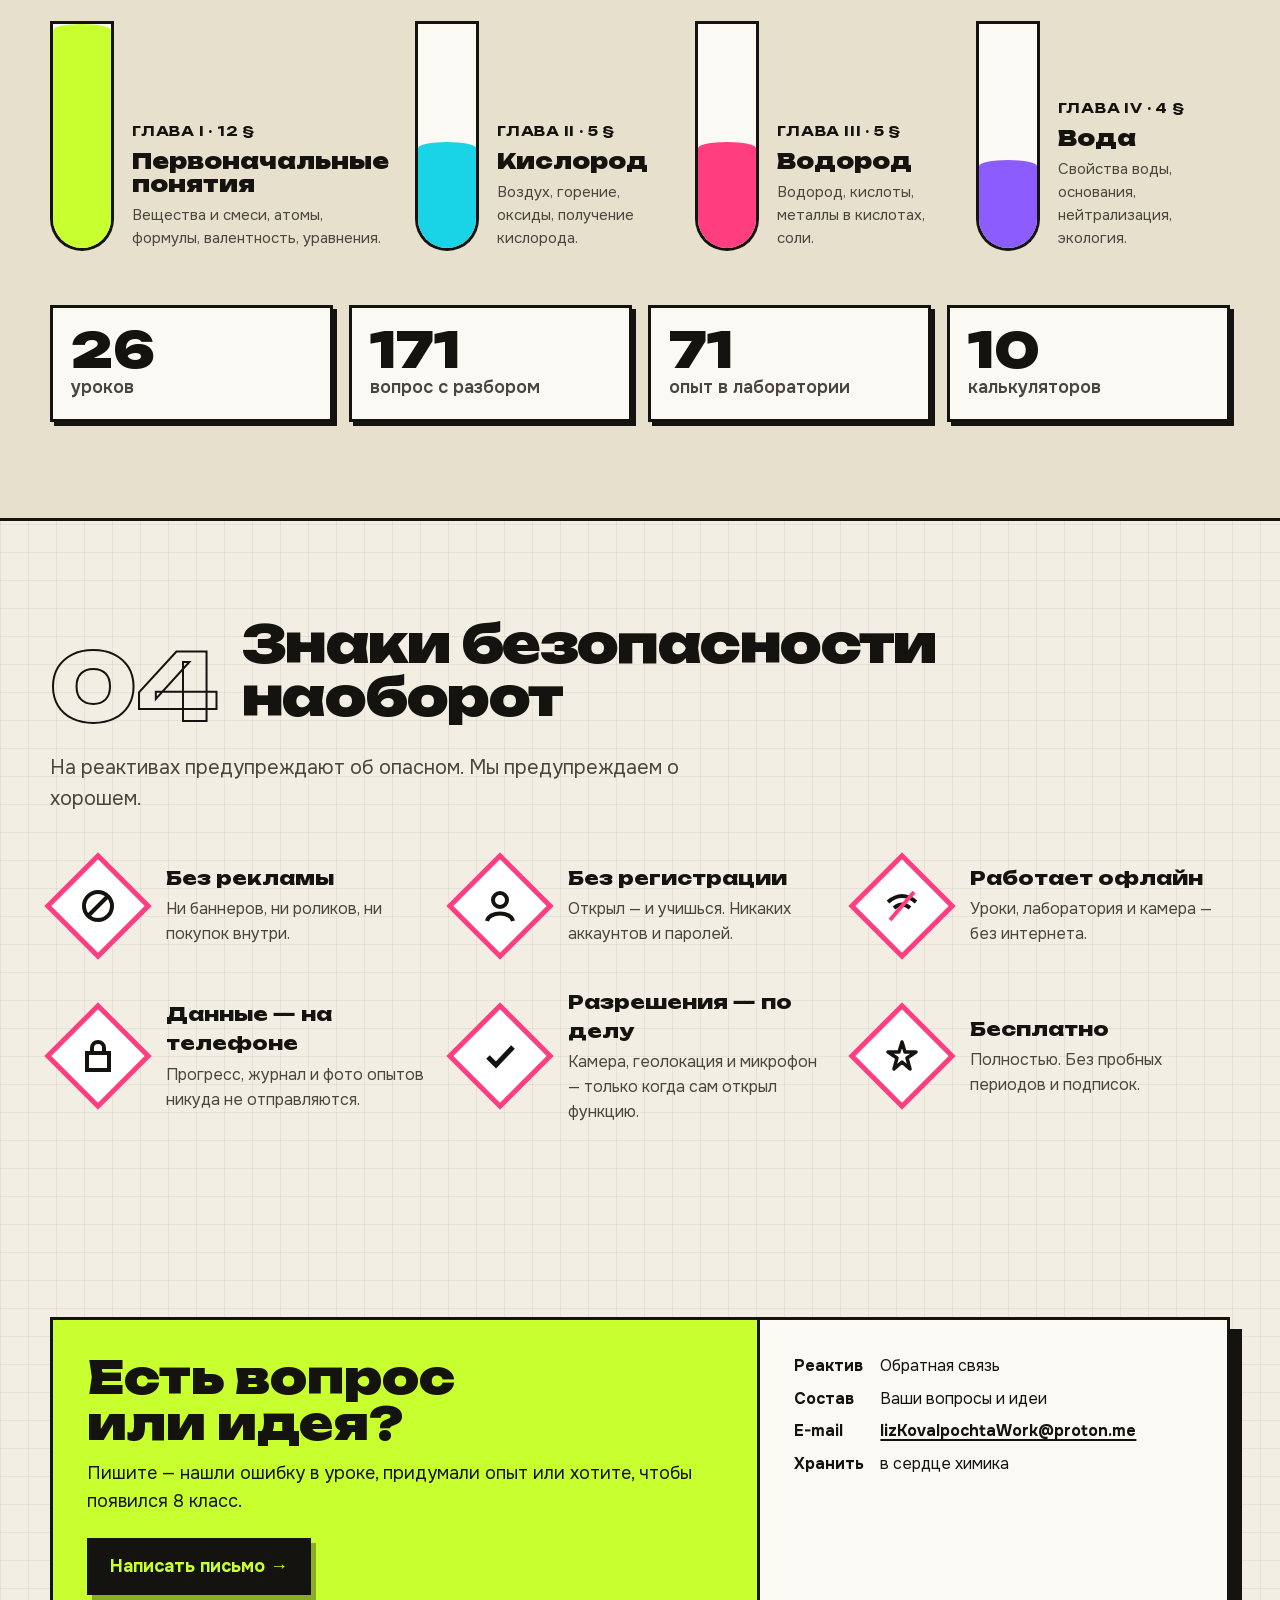
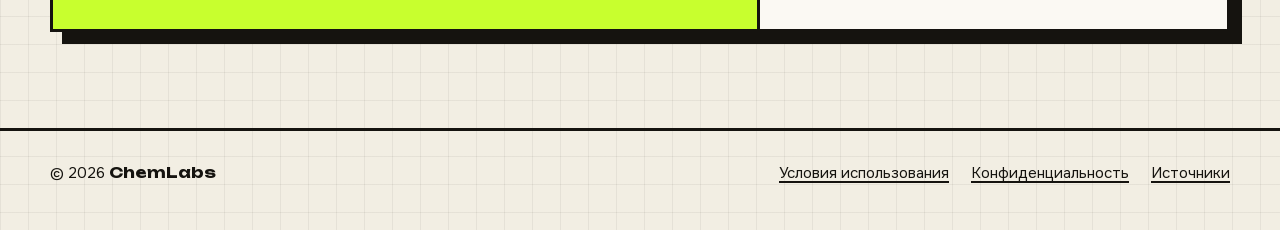
==== commit a1589640: "Новое название Neolime и иконка" ====
--- a/index.html
+++ b/index.html
@@ -3,9 +3,9 @@
 <head>
   <meta charset="utf-8">
   <meta name="viewport" content="width=device-width, initial-scale=1">
-  <title>Реактивка — химия, которая реагирует</title>
-  <meta name="description" content="Реактивка — бесплатное приложение для iPhone по химии 7 класса: уроки по учебнику Беларуси, виртуальная лаборатория, таблица Менделеева, умная камера и тренажёры.">
-  <meta property="og:title" content="Реактивка — химия, которая реагирует">
+  <title>Neolime — химия, которая реагирует</title>
+  <meta name="description" content="Neolime — бесплатное приложение для iPhone по химии 7 класса: уроки по учебнику Беларуси, виртуальная лаборатория, таблица Менделеева, умная камера и тренажёры.">
+  <meta property="og:title" content="Neolime — химия, которая реагирует">
   <meta property="og:description" content="Уроки по учебнику, лаборатория в кармане, таблица Менделеева и умная камера. Бесплатно и без рекламы.">
   <meta property="og:image" content="images/app-03-lab.jpg">
   <meta name="theme-color" content="#c8ff2e">
@@ -17,9 +17,9 @@
 <body>
   <header class="top">
     <div class="wrap">
-      <a class="logo" href="index.html" aria-label="Реактивка — на главную">
-        <span class="logo-cell" aria-hidden="true">Rk</span>
-        <span class="logo-name">Реактивка</span>
+      <a class="logo" href="index.html" aria-label="Neolime — на главную">
+        <span class="logo-cell" aria-hidden="true">Nl</span>
+        <span class="logo-name">Neolime</span>
       </a>
       <button class="menu-toggle" aria-label="Меню" aria-expanded="false">☰</button>
       <nav class="menu">
@@ -79,7 +79,7 @@
         <div class="block-head reveal">
           <span class="block-num" aria-hidden="true">01</span>
           <h2>Периодическая таблица<br>возможностей</h2>
-          <p>Десять «элементов», из которых состоит Реактивка. Нажми на клетку — покажем экран из приложения.</p>
+          <p>Десять «элементов», из которых состоит Neolime. Нажми на клетку — покажем экран из приложения.</p>
         </div>
         <div class="lab-table">
           <div class="reveal">
--- a/styles.css
+++ b/styles.css
@@ -1,4 +1,4 @@
-/* Реактивка — сайт в духе лабораторного журнала: бумага, тушь, кислотные реактивы. */
+/* Neolime — сайт в духе лабораторного журнала: бумага, тушь, кислотные реактивы. */
 
 @font-face { font-family: "Unbounded"; font-weight: 400 900; font-display: swap; src: url("fonts/unbounded-cyrillic.woff2") format("woff2"); unicode-range: U+0301, U+0400-045F, U+0490-0491, U+04B0-04B1, U+2116; }
 @font-face { font-family: "Unbounded"; font-weight: 400 900; font-display: swap; src: url("fonts/unbounded-latin.woff2") format("woff2"); unicode-range: U+0000-00FF, U+0131, U+0152-0153, U+02BB-02BC, U+02C6, U+02DA, U+02DC, U+2000-206F, U+20AC, U+2122, U+2191, U+2193, U+2212, U+2215, U+FEFF, U+FFFD; }
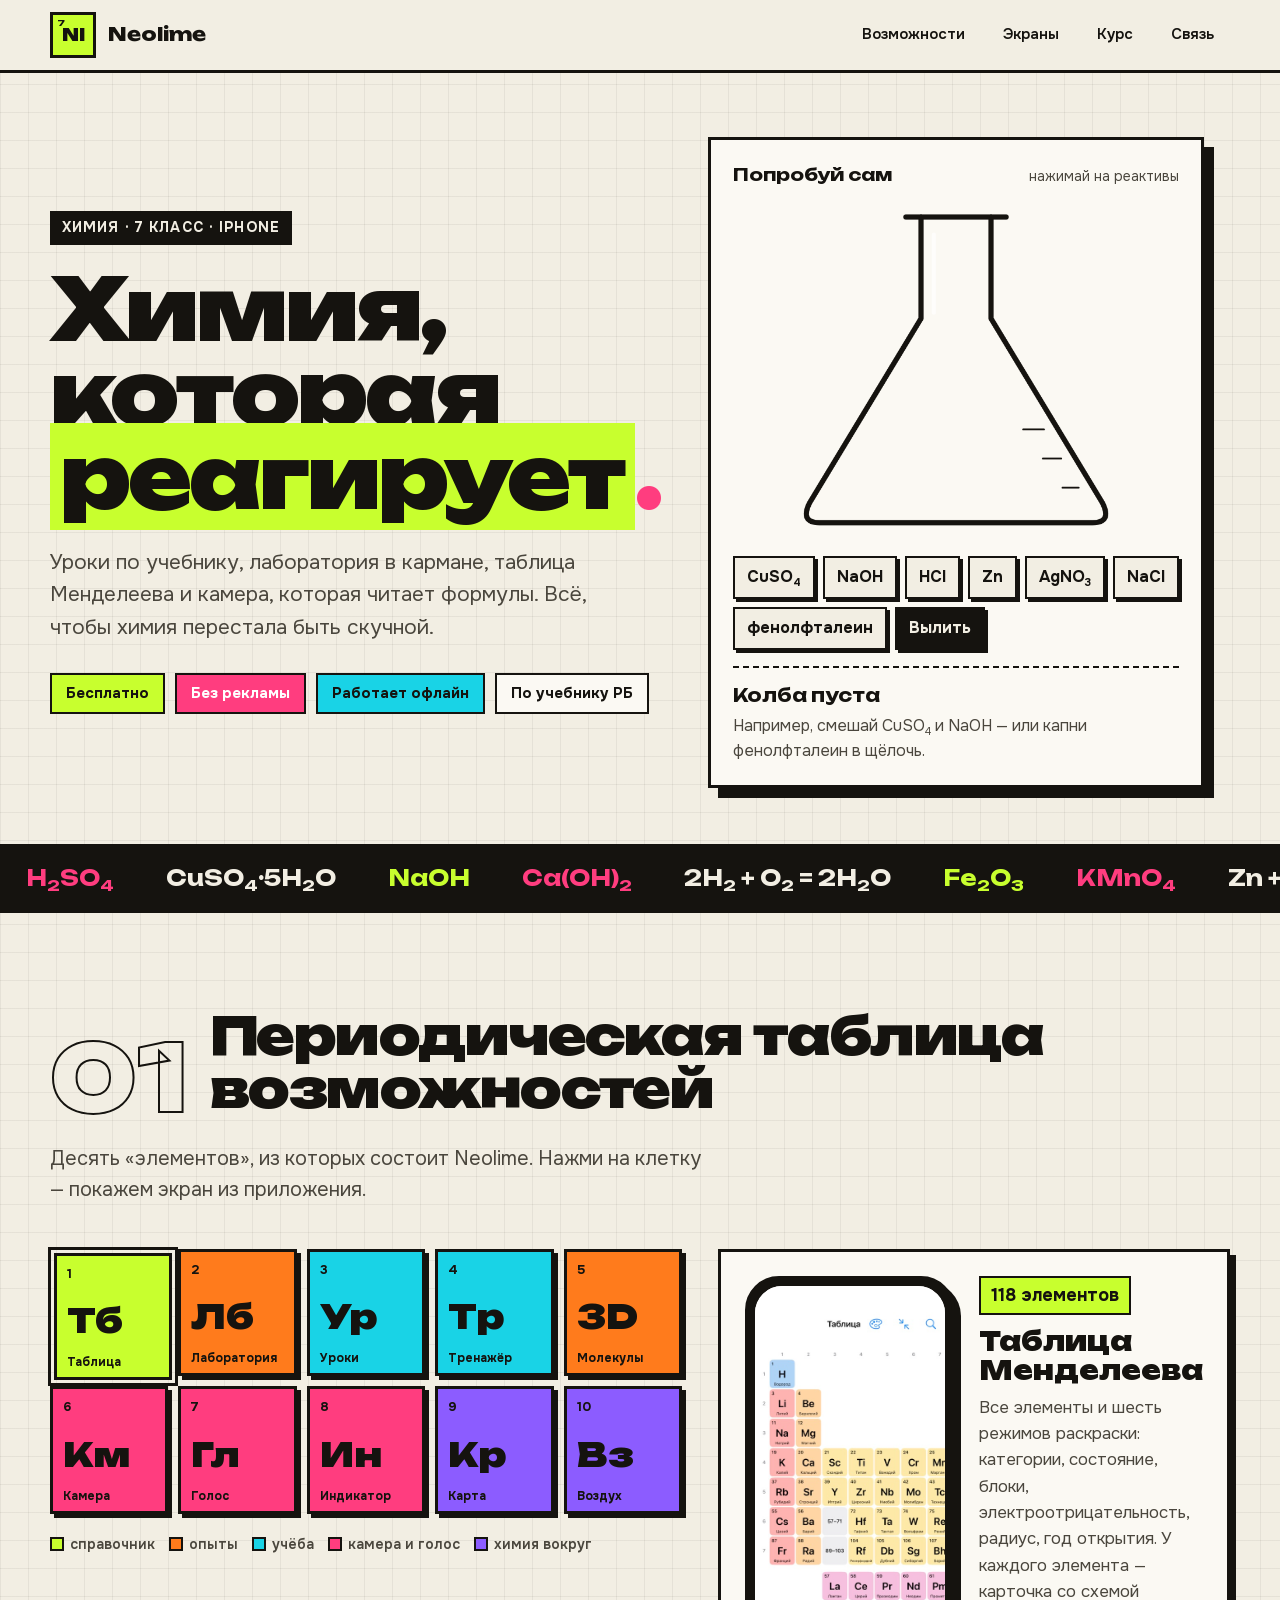
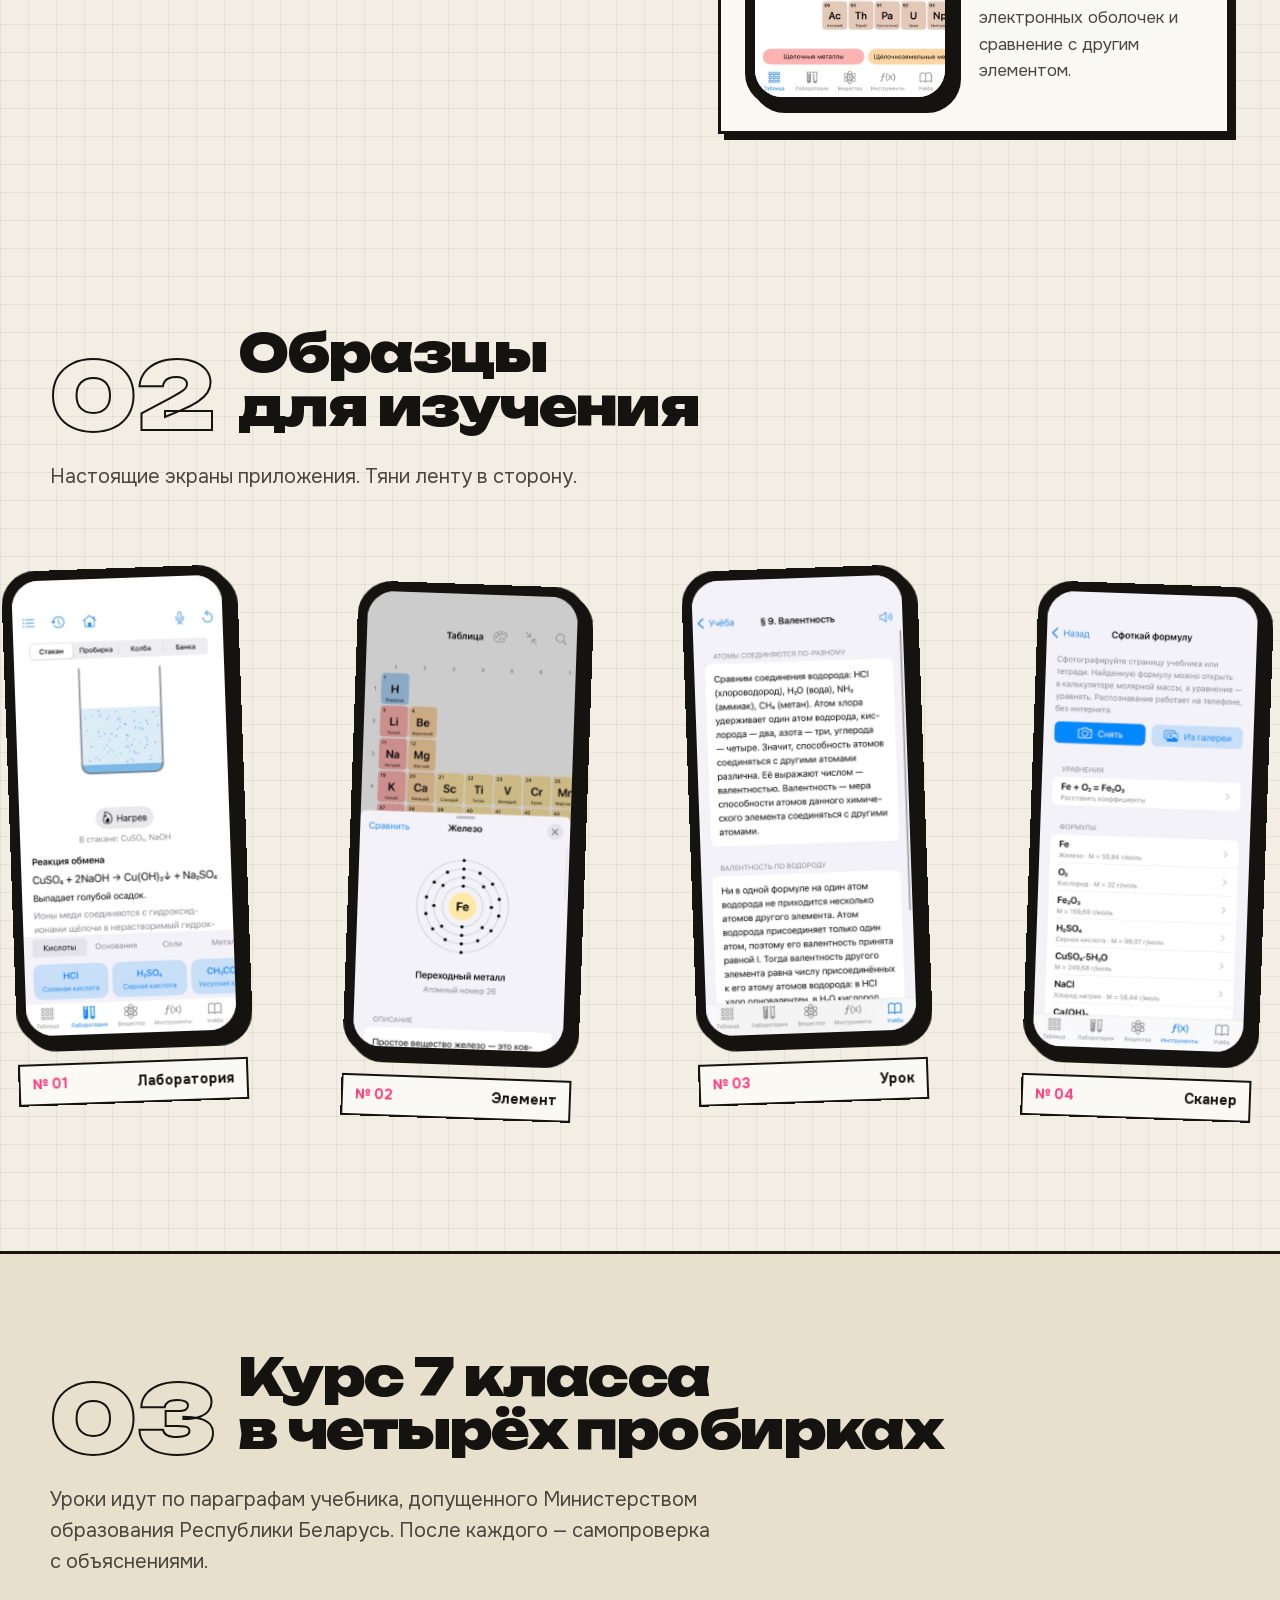
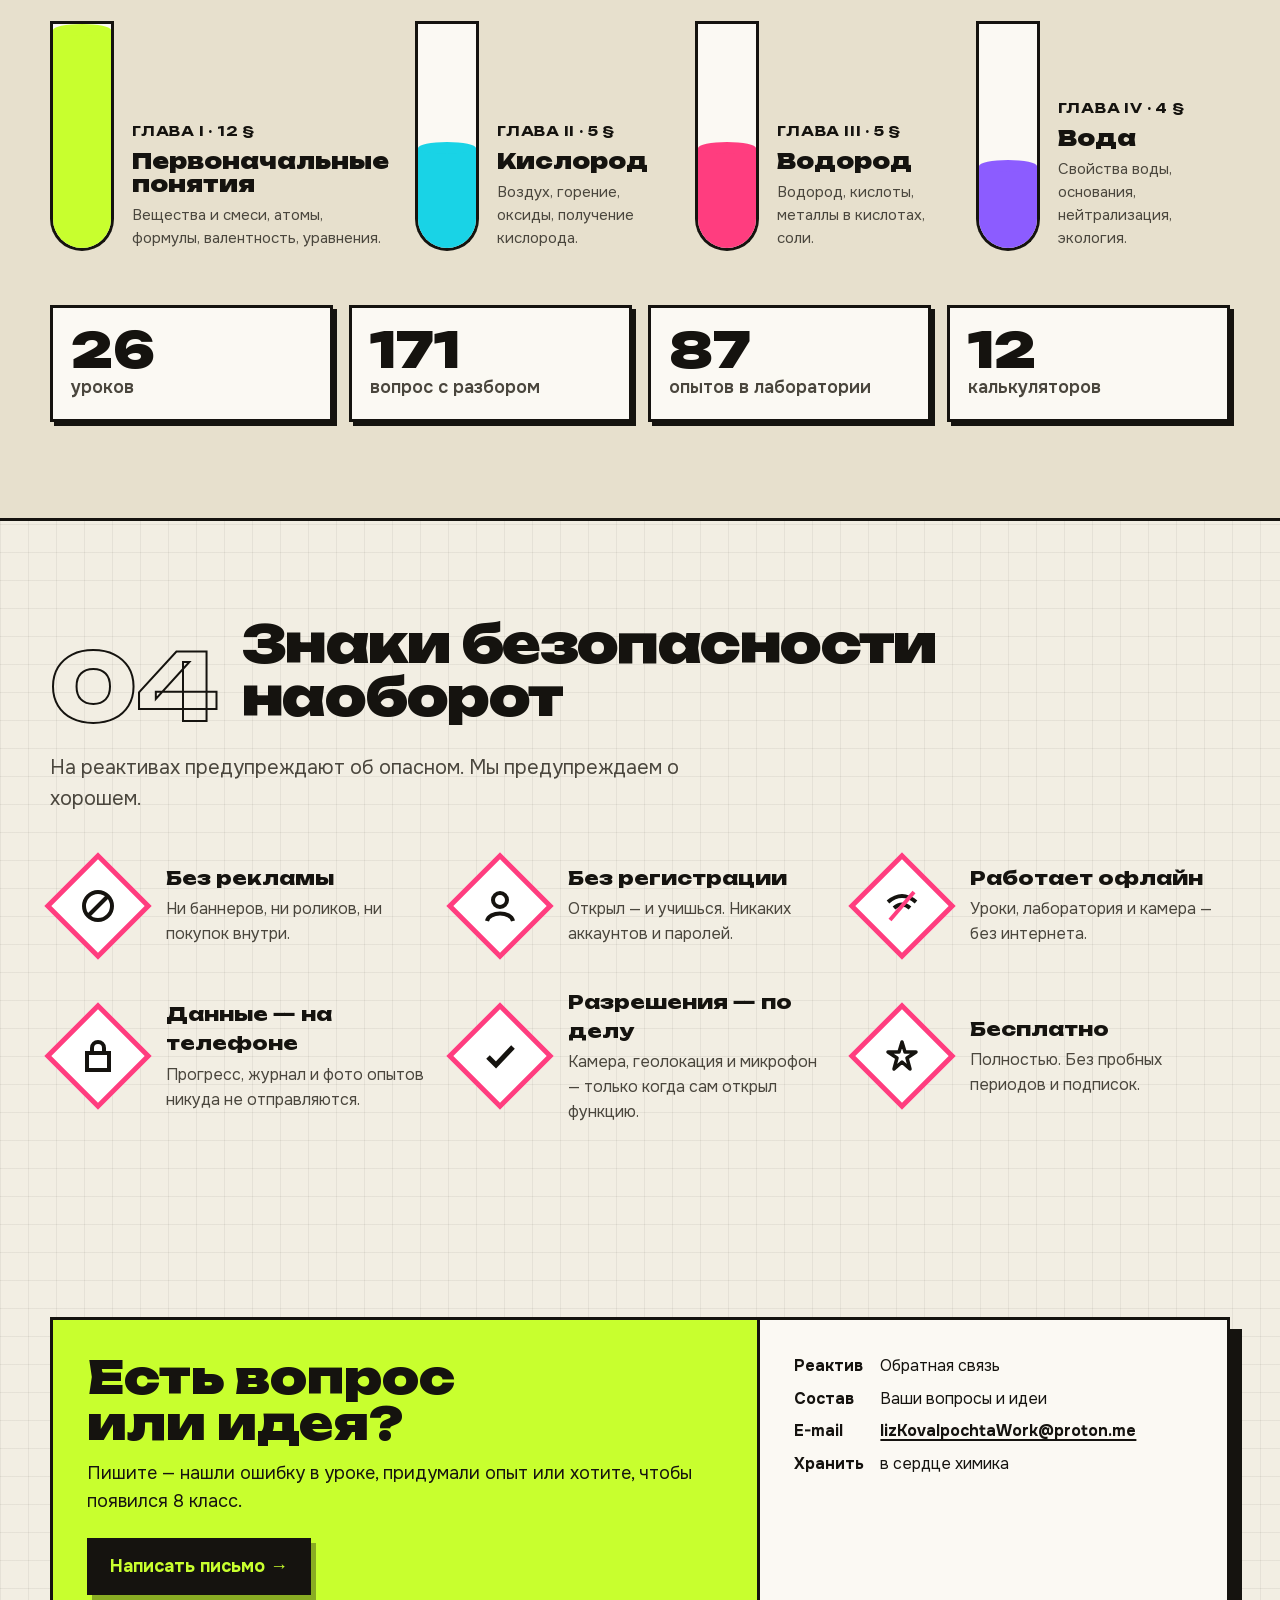
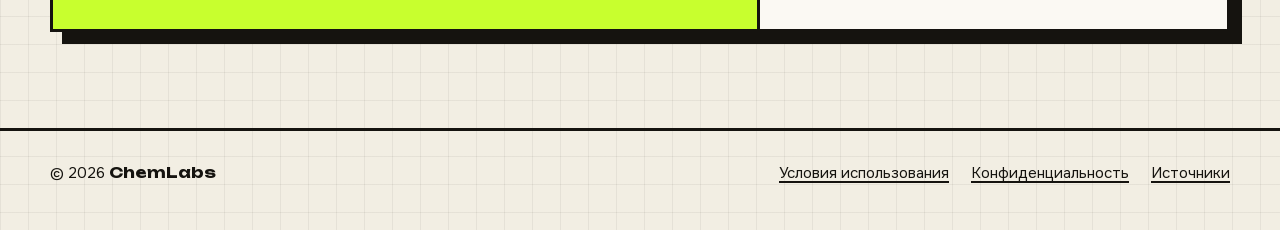
==== commit db028207: "Сайт под Neolime 1.4.0: новые скриншоты, 87 опытов, 12 калькуляторов Co-Authored-By: Claude Opus 5.5" ====
--- a/index.html
+++ b/index.html
@@ -134,6 +134,9 @@
         <figure class="sample"><div class="phone"><img src="images/app-14-air.jpg" alt="Качество воздуха рядом" loading="lazy"></div><figcaption class="label"><span>№ 08</span><span>Воздух</span></figcaption></figure>
         <figure class="sample"><div class="phone"><img src="images/app-08-quiz.jpg" alt="Самопроверка" loading="lazy"></div><figcaption class="label"><span>№ 09</span><span>Тест</span></figcaption></figure>
         <figure class="sample"><div class="phone"><img src="images/app-10-tools.jpg" alt="Инструменты и калькуляторы" loading="lazy"></div><figcaption class="label"><span>№ 10</span><span>Расчёты</span></figcaption></figure>
+        <figure class="sample"><div class="phone"><img src="images/app-15-calc.jpg" alt="Расчётная задача с вводом ответа" loading="lazy"></div><figcaption class="label"><span>№ 11</span><span>Задачи</span></figcaption></figure>
+        <figure class="sample"><div class="phone"><img src="images/app-16-trainer.jpg" alt="Тренажёр: серия дней и успехи по темам" loading="lazy"></div><figcaption class="label"><span>№ 12</span><span>Тренажёр</span></figcaption></figure>
+        <figure class="sample"><div class="phone"><img src="images/app-17-catalog.jpg" alt="Каталог опытов по учебнику с отметками о проведённых" loading="lazy"></div><figcaption class="label"><span>№ 13</span><span>Каталог</span></figcaption></figure>
       </div>
     </section>
 
@@ -153,8 +156,8 @@
         <div class="counters reveal">
           <div class="counter"><strong>26</strong><span>уроков</span></div>
           <div class="counter"><strong>171</strong><span>вопрос с разбором</span></div>
-          <div class="counter"><strong>71</strong><span>опыт в лаборатории</span></div>
-          <div class="counter"><strong>10</strong><span>калькуляторов</span></div>
+          <div class="counter"><strong>87</strong><span>опытов в лаборатории</span></div>
+          <div class="counter"><strong>12</strong><span>калькуляторов</span></div>
         </div>
       </div>
     </section>
